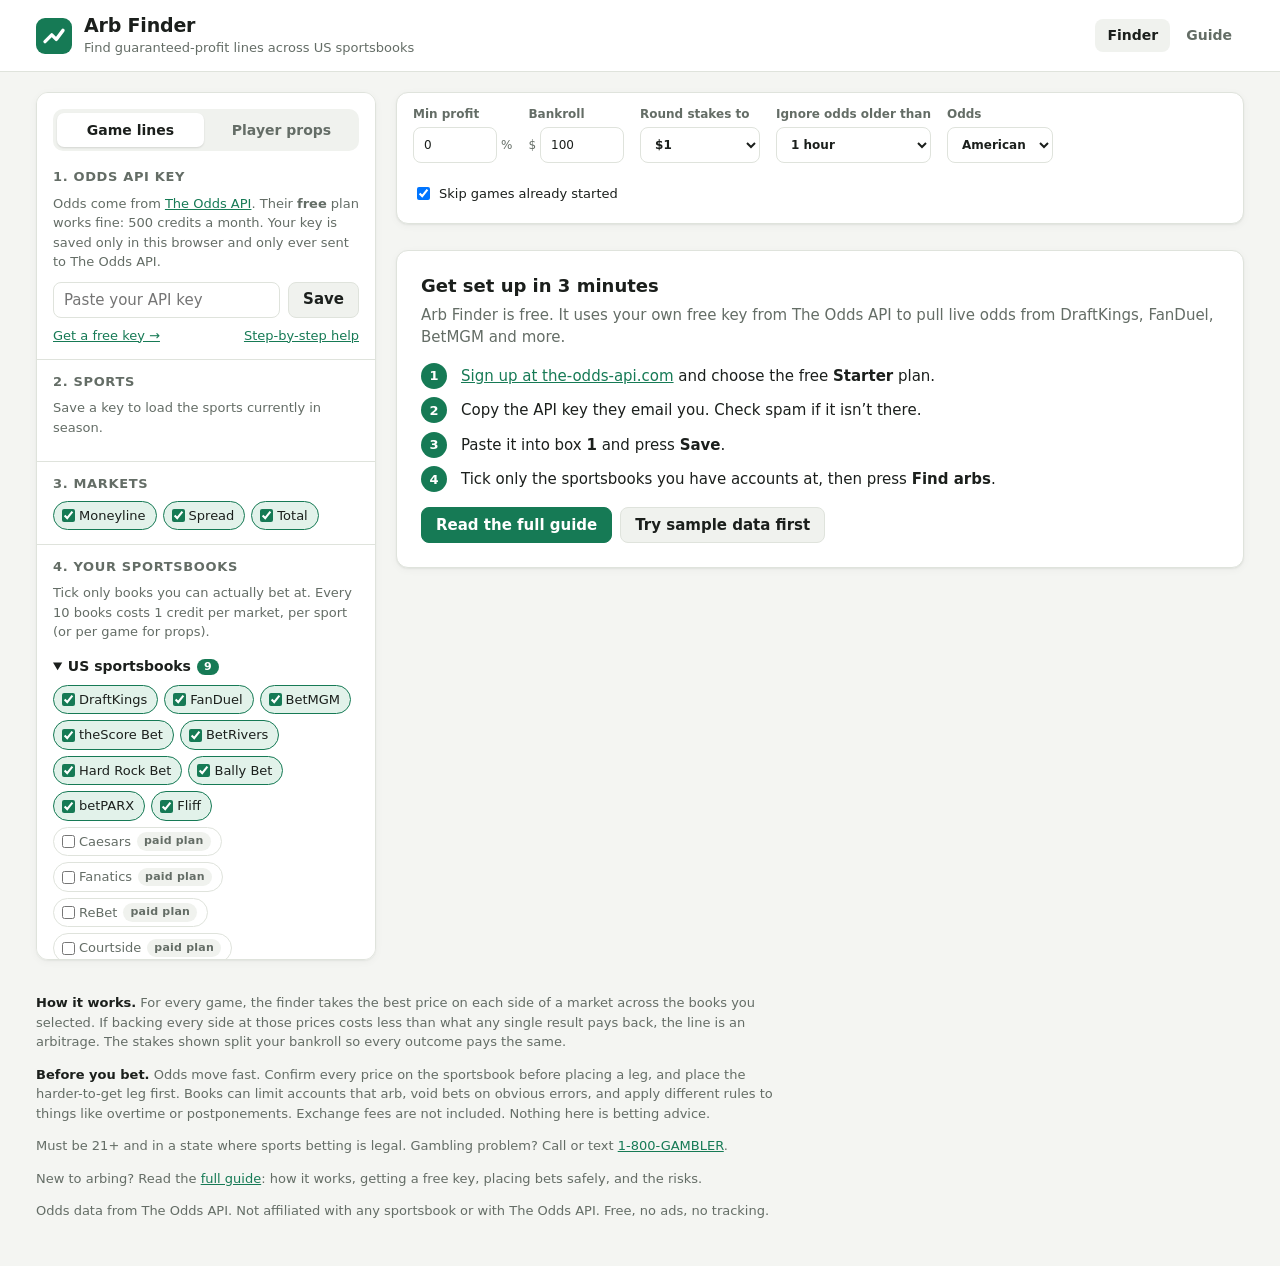
==== index.html @ 8ea574c7 "Arb Finder: free arbitrage finder for US sportsbooks Static site that compares odds across US sports" ====
<!doctype html>
<html lang="en">
<head>
  <meta charset="utf-8">
  <meta name="viewport" content="width=device-width, initial-scale=1">
  <title>Arb Finder</title>
  <meta name="description" content="Free sports betting arbitrage finder for US sportsbooks. Compares DraftKings, FanDuel, BetMGM, theScore Bet, BetRivers, Hard Rock Bet and more. Runs entirely in your browser.">
  <link rel="icon" href="data:image/svg+xml,%3Csvg xmlns='http://www.w3.org/2000/svg' viewBox='0 0 32 32'%3E%3Crect width='32' height='32' rx='7' fill='%23167a55'/%3E%3Cpath d='M8 21l6-6 4 4 6-8' stroke='white' stroke-width='3' fill='none' stroke-linecap='round' stroke-linejoin='round'/%3E%3C/svg%3E">
  <link rel="stylesheet" href="styles.css">
</head>
<body>
  <header class="topbar">
    <div class="wrap topbar-inner">
      <a class="brand brand-link" href="index.html">
        <span class="logo" aria-hidden="true"></span>
        <div>
          <h1>Arb Finder</h1>
          <p class="tagline">Find guaranteed-profit lines across US sportsbooks</p>
        </div>
      </a>
      <div class="topbar-right">
        <div class="quota" id="quota" hidden></div>
        <nav class="nav">
          <a href="index.html" aria-current="page">Finder</a>
          <a href="guide.html">Guide</a>
        </nav>
      </div>
    </div>
  </header>

  <main class="wrap layout">
    <aside class="panel settings" aria-label="Settings">
      <div class="mode-switch" role="tablist" aria-label="What to search">
        <button type="button" role="tab" data-mode="lines">Game lines</button>
        <button type="button" role="tab" data-mode="props">Player props</button>
      </div>

      <section class="block">
        <h2>1. Odds API key</h2>
        <p class="hint">Odds come from <a href="https://the-odds-api.com/" target="_blank" rel="noopener">The Odds API</a>. Their <strong>free</strong> plan works fine: 500 credits a month. Your key is saved only in this browser and only ever sent to The Odds API.</p>
        <form id="key-form" class="key-row" autocomplete="off">
          <input id="api-key" type="password" placeholder="Paste your API key" spellcheck="false" aria-label="API key">
          <button type="submit" class="btn">Save</button>
        </form>
        <p class="key-status" id="key-status" role="status" aria-live="polite" hidden></p>
        <div class="key-links">
          <a href="https://the-odds-api.com/#get-access" target="_blank" rel="noopener">Get a free key →</a>
          <a href="guide.html#api-key">Step-by-step help</a>
          <button type="button" class="link-btn" id="clear-key" hidden>Forget key</button>
        </div>
      </section>

      <div data-show="lines">
        <section class="block">
        <h2>2. Sports</h2>
        <div id="sports" class="sports"><p class="hint">Save a key to load the sports currently in season.</p></div>
      </section>

        <section class="block">
        <h2>3. Markets</h2>
        <div class="chips" id="markets">
          <label class="chip"><input type="checkbox" value="h2h"> Moneyline</label>
          <label class="chip"><input type="checkbox" value="spreads"> Spread</label>
          <label class="chip"><input type="checkbox" value="totals"> Total</label>
        </div>
      </section>

      </div>

      <div data-show="props" hidden>
        <section class="block">
          <h2>2. Sport</h2>
          <div id="prop-sports"></div>
        </section>
        <section class="block">
          <h2>3. Props</h2>
          <p class="hint">Over/under player props. Each prop you tick costs credits for every game scanned.</p>
          <div id="prop-markets"></div>
          <label class="inline-field">Games to scan
            <select id="prop-games">
              <option value="1">next 1 game</option>
              <option value="3">next 3 games</option>
              <option value="5">next 5 games</option>
              <option value="10">next 10 games</option>
              <option value="20">next 20 games</option>
            </select>
          </label>
          <p class="props-cost" id="props-cost"></p>
        </section>
      </div>

      <section class="block">
        <h2>4. Your sportsbooks</h2>
        <p class="hint">Tick only books you can actually bet at. Every 10 books costs 1 credit per market, per sport (or per game for props).</p>
        <div id="books"></div>
      </section>

      <section class="block fetch-block">
        <div class="cost" id="cost"></div>
        <button id="fetch" class="btn btn-primary btn-wide" type="button">Find arbs</button>
        <button id="demo" class="link-btn" type="button">or load sample data</button>
        <p class="status" id="status" role="status" aria-live="polite"></p>
      </section>
    </aside>

    <section class="results" aria-label="Results">
      <div class="panel filters">
        <label>Min profit
          <span class="input-suffix"><input id="f-minprofit" type="number" step="0.1" min="-10" max="50"><span>%</span></span>
        </label>
        <label>Bankroll
          <span class="input-prefix"><span>$</span><input id="f-bankroll" type="number" step="10" min="1"></span>
        </label>
        <label>Round stakes to
          <select id="f-round">
            <option value="0">exact cents</option>
            <option value="1">$1</option>
            <option value="5">$5</option>
            <option value="10">$10</option>
          </select>
        </label>
        <label>Ignore odds older than
          <select id="f-maxage">
            <option value="15">15 min</option>
            <option value="30">30 min</option>
            <option value="60">1 hour</option>
            <option value="180">3 hours</option>
            <option value="0">never</option>
          </select>
        </label>
        <label>Odds
          <select id="f-format">
            <option value="american">American</option>
            <option value="decimal">Decimal</option>
          </select>
        </label>
        <label class="check"><input id="f-live" type="checkbox"> Skip games already started</label>
      </div>

      <div id="summary" class="summary"></div>
      <div id="list" class="list"></div>
      <div id="cover" class="cover"></div>
    </section>
  </main>

  <footer class="wrap footer">
    <p><strong>How it works.</strong> For every game, the finder takes the best price on each side of a market across the books you selected. If backing every side at those prices costs less than what any single result pays back, the line is an arbitrage. The stakes shown split your bankroll so every outcome pays the same.</p>
    <p><strong>Before you bet.</strong> Odds move fast. Confirm every price on the sportsbook before placing a leg, and place the harder-to-get leg first. Books can limit accounts that arb, void bets on obvious errors, and apply different rules to things like overtime or postponements. Exchange fees are not included. Nothing here is betting advice.</p>
    <p>Must be 21+ and in a state where sports betting is legal. Gambling problem? Call or text <a href="tel:18004262537">1-800-GAMBLER</a>.</p>
    <p>New to arbing? Read the <a href="guide.html">full guide</a>: how it works, getting a free key, placing bets safely, and the risks.</p>
    <p class="muted">Odds data from The Odds API. Not affiliated with any sportsbook or with The Odds API. Free, no ads, no tracking.</p>
  </footer>

  <script type="module" src="js/app.js"></script>
</body>
</html>
---- styles.css ----
:root {
  --bg: #f4f5f2;
  --surface: #ffffff;
  --surface-2: #f0f2ee;
  --border: #dfe3dc;
  --text: #1b1f1c;
  --muted: #646d66;
  --accent: #167a55;
  --accent-hover: #11603f;
  --accent-soft: #e2f2ea;
  --on-accent: #ffffff;
  --warn: #9a5b00;
  --warn-soft: #fff4e0;
  --bad: #b3261e;
  --live: #c62828;
  --shadow: 0 1px 2px rgba(20, 30, 20, .06), 0 2px 8px rgba(20, 30, 20, .04);
  --radius: 12px;
  color-scheme: light;
}

@media (prefers-color-scheme: dark) {
  :root:not([data-theme="light"]) {
    --bg: #111413;
    --surface: #191d1b;
    --surface-2: #212623;
    --border: #2d3430;
    --text: #e7ebe8;
    --muted: #9aa49d;
    --accent: #3fbf8a;
    --accent-hover: #5fd3a2;
    --accent-soft: #17342a;
    --on-accent: #08130e;
    --warn: #f0b456;
    --warn-soft: #33281a;
    --bad: #ff8a80;
    --live: #ff6b6b;
    --shadow: none;
    color-scheme: dark;
  }
}
:root[data-theme="dark"] {
  --bg: #111413; --surface: #191d1b; --surface-2: #212623; --border: #2d3430;
  --text: #e7ebe8; --muted: #9aa49d; --accent: #3fbf8a; --accent-hover: #5fd3a2;
  --accent-soft: #17342a; --on-accent: #08130e; --warn: #f0b456; --warn-soft: #33281a;
  --bad: #ff8a80; --live: #ff6b6b; --shadow: none; color-scheme: dark;
}

* { box-sizing: border-box; }
html { -webkit-text-size-adjust: 100%; }
body {
  margin: 0;
  background: var(--bg);
  color: var(--text);
  font: 15px/1.5 system-ui, -apple-system, "Segoe UI", Roboto, sans-serif;
  font-variant-numeric: tabular-nums;
}
a { color: var(--accent); }
a:hover { color: var(--accent-hover); }
h1, h2, h3 { margin: 0; line-height: 1.25; }

.wrap { max-width: 1240px; margin: 0 auto; padding: 0 16px; }

/* top bar */
.topbar { background: var(--surface); border-bottom: 1px solid var(--border); }
.topbar-inner { display: flex; align-items: center; justify-content: space-between; gap: 16px; padding-top: 14px; padding-bottom: 14px; }
.brand { display: flex; align-items: center; gap: 12px; }
.logo {
  width: 36px; height: 36px; border-radius: 9px; flex: none;
  background: var(--accent) url("data:image/svg+xml,%3Csvg xmlns='http://www.w3.org/2000/svg' viewBox='0 0 32 32'%3E%3Cpath d='M8 21l6-6 4 4 6-8' stroke='white' stroke-width='3' fill='none' stroke-linecap='round' stroke-linejoin='round'/%3E%3C/svg%3E") center/100% no-repeat;
}
h1 { font-size: 19px; letter-spacing: -.01em; }
.tagline { margin: 0; color: var(--muted); font-size: 13px; }
.quota { font-size: 13px; color: var(--muted); background: var(--surface-2); padding: 6px 10px; border-radius: 999px; white-space: nowrap; }
.quota-num { color: var(--text); font-weight: 650; }

/* layout */
.layout { display: grid; grid-template-columns: 340px minmax(0, 1fr); gap: 20px; padding-top: 20px; padding-bottom: 20px; align-items: start; }
@media (max-width: 860px) { .layout { grid-template-columns: minmax(0, 1fr); } }

.panel { background: var(--surface); border: 1px solid var(--border); border-radius: var(--radius); box-shadow: var(--shadow); }

/* settings */
.settings { padding: 4px 0; position: sticky; top: 16px; max-height: calc(100vh - 32px); overflow: auto; }
@media (max-width: 860px) { .settings { position: static; max-height: none; } }
.block { padding: 14px 16px; border-bottom: 1px solid var(--border); }
.block:last-child { border-bottom: 0; }
.block h2 { font-size: 13px; text-transform: uppercase; letter-spacing: .05em; color: var(--muted); margin-bottom: 8px; font-weight: 650; }
.hint { color: var(--muted); font-size: 13px; margin: 0 0 10px; }
.small { font-size: 12px; }
.muted { color: var(--muted); }
.warn { color: var(--warn); }
.good { color: var(--accent); }
.bad { color: var(--bad); }
.strong { font-weight: 650; }

.key-row { display: flex; gap: 8px; }
.key-row input { flex: 1; min-width: 0; }
.key-links { display: flex; justify-content: space-between; margin-top: 8px; font-size: 13px; }

input[type="text"], input[type="password"], input[type="number"], select {
  font: inherit; color: var(--text); background: var(--surface);
  border: 1px solid var(--border); border-radius: 8px; padding: 7px 10px; height: 36px;
}
input:focus-visible, select:focus-visible, button:focus-visible, summary:focus-visible { outline: 2px solid var(--accent); outline-offset: 1px; }

.btn {
  font: inherit; font-weight: 600; cursor: pointer; height: 36px; padding: 0 14px;
  border-radius: 8px; border: 1px solid var(--border); background: var(--surface-2); color: var(--text);
}
.btn:hover { border-color: var(--muted); }
.btn-primary { background: var(--accent); border-color: var(--accent); color: var(--on-accent); }
.btn-primary:hover { background: var(--accent-hover); border-color: var(--accent-hover); }
.btn:disabled { opacity: .5; cursor: not-allowed; }
.btn-wide { width: 100%; height: 42px; font-size: 15px; }
.link-btn { font: inherit; font-size: 13px; background: none; border: 0; padding: 0; color: var(--accent); cursor: pointer; text-decoration: underline; text-underline-offset: 2px; }

.chips { display: flex; flex-wrap: wrap; gap: 6px; }
.chip {
  display: inline-flex; align-items: center; gap: 4px; font-size: 13px; cursor: pointer; user-select: none;
  padding: 4px 10px 4px 8px; border: 1px solid var(--border); border-radius: 999px; background: var(--surface);
}
.chip:has(input:checked) { background: var(--accent-soft); border-color: var(--accent); }
.chip input { margin: 0; accent-color: var(--accent); }
.chip.paid:not(:has(input:checked)) { color: var(--muted); }

details { margin-bottom: 6px; }
details:last-child { margin-bottom: 0; }
summary { cursor: pointer; font-size: 14px; font-weight: 600; padding: 4px 0; list-style-position: inside; }
summary + .chips, summary + .hint { margin-top: 4px; }
details .chips { margin-bottom: 6px; }
.count { display: inline-block; margin-left: 6px; font-size: 11px; font-weight: 700; padding: 0 7px; border-radius: 999px; background: var(--accent); color: var(--on-accent); vertical-align: 1px; }
.group-actions { display: flex; gap: 10px; margin-bottom: 4px; }

.tag { display: inline-block; font-size: 11px; font-weight: 650; padding: 1px 7px; border-radius: 999px; background: var(--surface-2); color: var(--muted); letter-spacing: .02em; }
.chip .tag { margin-left: 2px; }
.tag.live { background: var(--live); color: #fff; }
.tag.demo { background: var(--warn-soft); color: var(--warn); margin-left: 8px; }
.tag.market { background: var(--accent-soft); color: var(--accent); }

.fetch-block { display: flex; flex-direction: column; gap: 8px; align-items: center; }
.cost { font-size: 13px; color: var(--muted); text-align: center; }
.status { margin: 0; font-size: 13px; text-align: center; color: var(--muted); }
.status.error { color: var(--bad); }
.status.warn { color: var(--warn); }

/* filters */
.filters { display: flex; flex-wrap: wrap; gap: 12px 16px; padding: 12px 16px; align-items: end; }
.filters label { display: flex; flex-direction: column; gap: 4px; font-size: 12px; color: var(--muted); font-weight: 600; }
.filters label.check { flex-direction: row; align-items: center; gap: 6px; height: 36px; font-size: 13px; color: var(--text); font-weight: 500; }
.filters input[type="number"] { width: 84px; }
.input-suffix, .input-prefix { display: inline-flex; align-items: center; gap: 4px; color: var(--muted); font-weight: 500; }

.summary { display: flex; flex-wrap: wrap; justify-content: space-between; gap: 4px 16px; padding: 16px 4px 10px; font-size: 14px; }

/* results */
.list { display: flex; flex-direction: column; gap: 12px; }
.empty { padding: 32px 24px; text-align: center; }
.empty h3 { font-size: 17px; margin-bottom: 6px; }
.empty p { color: var(--muted); margin: 0 auto 14px; max-width: 46ch; }

.arb { padding: 14px 16px; }
.arb-head { display: flex; gap: 14px; align-items: center; margin-bottom: 10px; }
.profit {
  flex: none; min-width: 78px; text-align: center; font-weight: 750; font-size: 18px;
  padding: 8px 10px; border-radius: 10px; background: var(--accent-soft); color: var(--accent);
}
.profit.neg { background: var(--surface-2); color: var(--muted); }
.arb-title { min-width: 0; }
.matchup { font-weight: 650; font-size: 16px; overflow-wrap: anywhere; }
.meta { display: flex; flex-wrap: wrap; gap: 6px; align-items: center; font-size: 13px; margin-top: 2px; }

.legs { width: 100%; border-collapse: collapse; font-size: 14px; }
.legs th { text-align: left; font-size: 11px; text-transform: uppercase; letter-spacing: .05em; color: var(--muted); font-weight: 650; padding: 6px 8px; border-bottom: 1px solid var(--border); }
.legs td { padding: 8px; border-bottom: 1px solid var(--border); vertical-align: top; }
.legs tr:last-child td { border-bottom: 0; }
.legs .num { text-align: right; white-space: nowrap; }
.leg-name { font-weight: 600; }

.arb-foot { display: flex; flex-wrap: wrap; justify-content: space-between; gap: 6px 16px; padding-top: 10px; margin-top: 2px; border-top: 1px solid var(--border); font-size: 14px; }
.note { margin: 10px 0 0; font-size: 13px; }
.note.warn { background: var(--warn-soft); padding: 8px 10px; border-radius: 8px; }
.arb.near { opacity: .85; }

@media (max-width: 560px) {
  .tagline { display: none; }
  .legs thead { display: none; }
  .legs, .legs tbody, .legs tr, .legs td { display: block; width: 100%; }
  .legs tr { padding: 8px 0; border-bottom: 1px solid var(--border); display: grid; grid-template-columns: repeat(3, 1fr); gap: 2px 8px; }
  .legs tr:last-child { border-bottom: 0; }
  .legs td { border: 0; padding: 2px 0; text-align: left !important; }
  .legs td:nth-child(1), .legs td:nth-child(2) { grid-column: 1 / -1; }
  .legs td:nth-child(n+3)::before { content: attr(data-label); display: block; font-size: 11px; color: var(--muted); text-transform: uppercase; letter-spacing: .05em; }
}

.footer { padding-bottom: 32px; font-size: 13px; color: var(--muted); max-width: 1240px; }
.footer p { max-width: 90ch; }
.footer strong { color: var(--text); }

/* ---------- nav + header additions ---------- */
.brand-link { color: inherit; text-decoration: none; }
.brand-link:hover { color: inherit; }
.brand-name { display: block; font-size: 19px; font-weight: 700; letter-spacing: -.01em; line-height: 1.25; }
.topbar-right { display: flex; align-items: center; gap: 12px; }
.nav { display: flex; gap: 4px; }
.nav a { padding: 6px 12px; border-radius: 8px; text-decoration: none; color: var(--muted); font-weight: 600; font-size: 14px; }
.nav a:hover { color: var(--text); background: var(--surface-2); }
.nav a[aria-current="page"] { color: var(--text); background: var(--surface-2); }
@media (max-width: 560px) { .topbar-right .quota { display: none; } }

.key-links { gap: 12px; flex-wrap: wrap; }
.key-links .link-btn { margin-left: auto; }
.key-status { margin: 8px 0 0; font-size: 13px; padding: 7px 10px; border-radius: 8px; background: var(--surface-2); color: var(--muted); }
.key-status.ok { background: var(--accent-soft); color: var(--accent); font-weight: 600; }
.key-status.error { background: var(--warn-soft); color: var(--bad); }

/* onboarding card */
.onboarding { padding: 24px; }
.onboarding h3 { font-size: 18px; margin-bottom: 6px; }
.onboarding > p { margin: 0 0 14px; }
.onboarding-actions { display: flex; flex-wrap: wrap; gap: 8px; margin-top: 16px; }
a.btn { display: inline-flex; align-items: center; text-decoration: none; }
a.btn-primary, a.btn-primary:hover { color: var(--on-accent); }

/* numbered steps */
.steps { counter-reset: step; list-style: none; padding: 0; margin: 0; }
.steps > li { counter-increment: step; position: relative; padding-left: 40px; margin-bottom: 18px; }
.steps > li::before {
  content: counter(step); position: absolute; left: 0; top: 0;
  width: 26px; height: 26px; border-radius: 50%; display: grid; place-items: center;
  background: var(--accent); color: var(--on-accent); font-weight: 700; font-size: 13px;
}
.steps > li h3 { font-size: 16px; margin: 2px 0 4px; }
.steps > li p { margin: 0 0 6px; }
.steps.compact > li { margin-bottom: 10px; padding-top: 2px; }

/* ---------- guide page ---------- */
.guide-layout { display: grid; grid-template-columns: 230px minmax(0, 1fr); gap: 28px; padding-top: 24px; padding-bottom: 24px; align-items: start; }
@media (max-width: 860px) { .guide-layout { grid-template-columns: minmax(0, 1fr); } .toc { position: static !important; } }
.toc { position: sticky; top: 16px; padding: 14px 16px; font-size: 14px; }
.toc-title { margin: 0 0 6px; font-size: 12px; font-weight: 650; text-transform: uppercase; letter-spacing: .05em; color: var(--muted); }
.toc ol { margin: 0; padding-left: 20px; }
.toc li { margin: 3px 0; }
.toc a { color: var(--text); text-decoration: none; }
.toc a:hover { color: var(--accent); text-decoration: underline; }

.doc { max-width: 760px; font-size: 16px; line-height: 1.65; }
.doc h1 { font-size: 32px; letter-spacing: -.02em; margin-bottom: 8px; }
.doc .lede { font-size: 18px; color: var(--muted); margin: 0 0 24px; }
.doc section { margin: 0 0 40px; scroll-margin-top: 16px; }
.doc h2 { font-size: 23px; letter-spacing: -.01em; margin: 0 0 12px; padding-top: 8px; border-top: 1px solid var(--border); }
.doc .callout h2, .doc #quick-start h2 { border-top: 0; padding-top: 0; }
.doc h3 { font-size: 17px; margin: 22px 0 6px; }
.doc p { margin: 0 0 12px; }
.doc ul { padding-left: 22px; margin: 0 0 12px; }
.doc li { margin-bottom: 4px; }
.doc .small { font-size: 14px; }

.callout { background: var(--accent-soft); border: 1px solid color-mix(in srgb, var(--accent) 35%, transparent); border-radius: var(--radius); padding: 18px 20px; margin: 16px 0; }
.callout p:last-child, .callout ol:last-child { margin-bottom: 0; }

.table-scroll { overflow-x: auto; margin: 0 0 14px; }
.example { width: 100%; border-collapse: collapse; font-size: 15px; background: var(--surface); border: 1px solid var(--border); border-radius: 10px; overflow: hidden; }
.example th { text-align: left; font-size: 12px; text-transform: uppercase; letter-spacing: .04em; color: var(--muted); padding: 8px 12px; background: var(--surface-2); }
.example td { padding: 9px 12px; border-top: 1px solid var(--border); vertical-align: top; }
.example .num { text-align: right; white-space: nowrap; }
.example tfoot td { font-weight: 600; }

.formula { background: var(--surface); border: 1px solid var(--border); border-radius: 10px; padding: 12px 16px; text-align: center; font-size: 17px; }
.key-sample code { display: inline-block; font: 14px/1.4 ui-monospace, SFMono-Regular, Menlo, monospace; background: var(--surface-2); border: 1px dashed var(--border); padding: 6px 10px; border-radius: 8px; word-break: break-all; }

.anatomy { margin: 0 0 18px; padding: 14px 16px; font-size: 14px; line-height: 1.5; }
.defs { display: grid; grid-template-columns: minmax(120px, max-content) 1fr; gap: 8px 18px; margin: 0 0 12px; }
.defs dt { font-weight: 650; }
.defs dd { margin: 0; color: var(--text); }
@media (max-width: 560px) { .defs { grid-template-columns: 1fr; gap: 2px; } .defs dd { margin-bottom: 10px; } }

.faq { background: var(--surface); border: 1px solid var(--border); border-radius: 10px; padding: 10px 14px; margin-bottom: 8px; }
.faq summary { font-size: 16px; }
.faq p { margin: 8px 0 2px; }
.cta { text-align: center; margin-top: 8px; }
.cta .btn { height: 44px; padding: 0 22px; font-size: 16px; }

/* ---------- mode switch, props, cover bets ---------- */
[hidden] { display: none !important; }
.mode-switch { display: grid; grid-template-columns: 1fr 1fr; gap: 4px; margin: 12px 16px 4px; padding: 4px; background: var(--surface-2); border-radius: 10px; }
.mode-switch button { font: inherit; font-size: 14px; font-weight: 600; height: 34px; border: 0; border-radius: 7px; background: transparent; color: var(--muted); cursor: pointer; }
.mode-switch button.active { background: var(--surface); color: var(--text); box-shadow: 0 1px 2px rgba(0,0,0,.12); }
.inline-field { display: flex; align-items: center; justify-content: space-between; gap: 8px; margin-top: 12px; font-size: 13px; font-weight: 600; color: var(--muted); }
.props-cost:empty { display: none; }
.props-cost { margin: 12px 0 0; font-size: 13px; line-height: 1.5; background: var(--warn-soft); color: var(--text); padding: 10px 12px; border-radius: 8px; }
.props-cost strong { color: var(--warn); }
.note.tip { margin: 0; }

.cover { margin-top: 16px; }
.cover-bets { padding: 4px 16px; }
.cover-bets > summary { padding: 10px 0; font-size: 15px; }
.cover-bets[open] { padding-bottom: 12px; }
.cover-table td:first-child { white-space: nowrap; }
@media (max-width: 560px) {
  .cover-table tr { grid-template-columns: 1fr 1fr; }
  .cover-table td:nth-child(1):empty { display: none; }
}
.callout-bad { background: var(--warn-soft); border-color: color-mix(in srgb, var(--bad) 30%, transparent); }
.callout ul { margin-bottom: 0; }
.settings [data-show] > .block:last-child { border-bottom: 1px solid var(--border); }
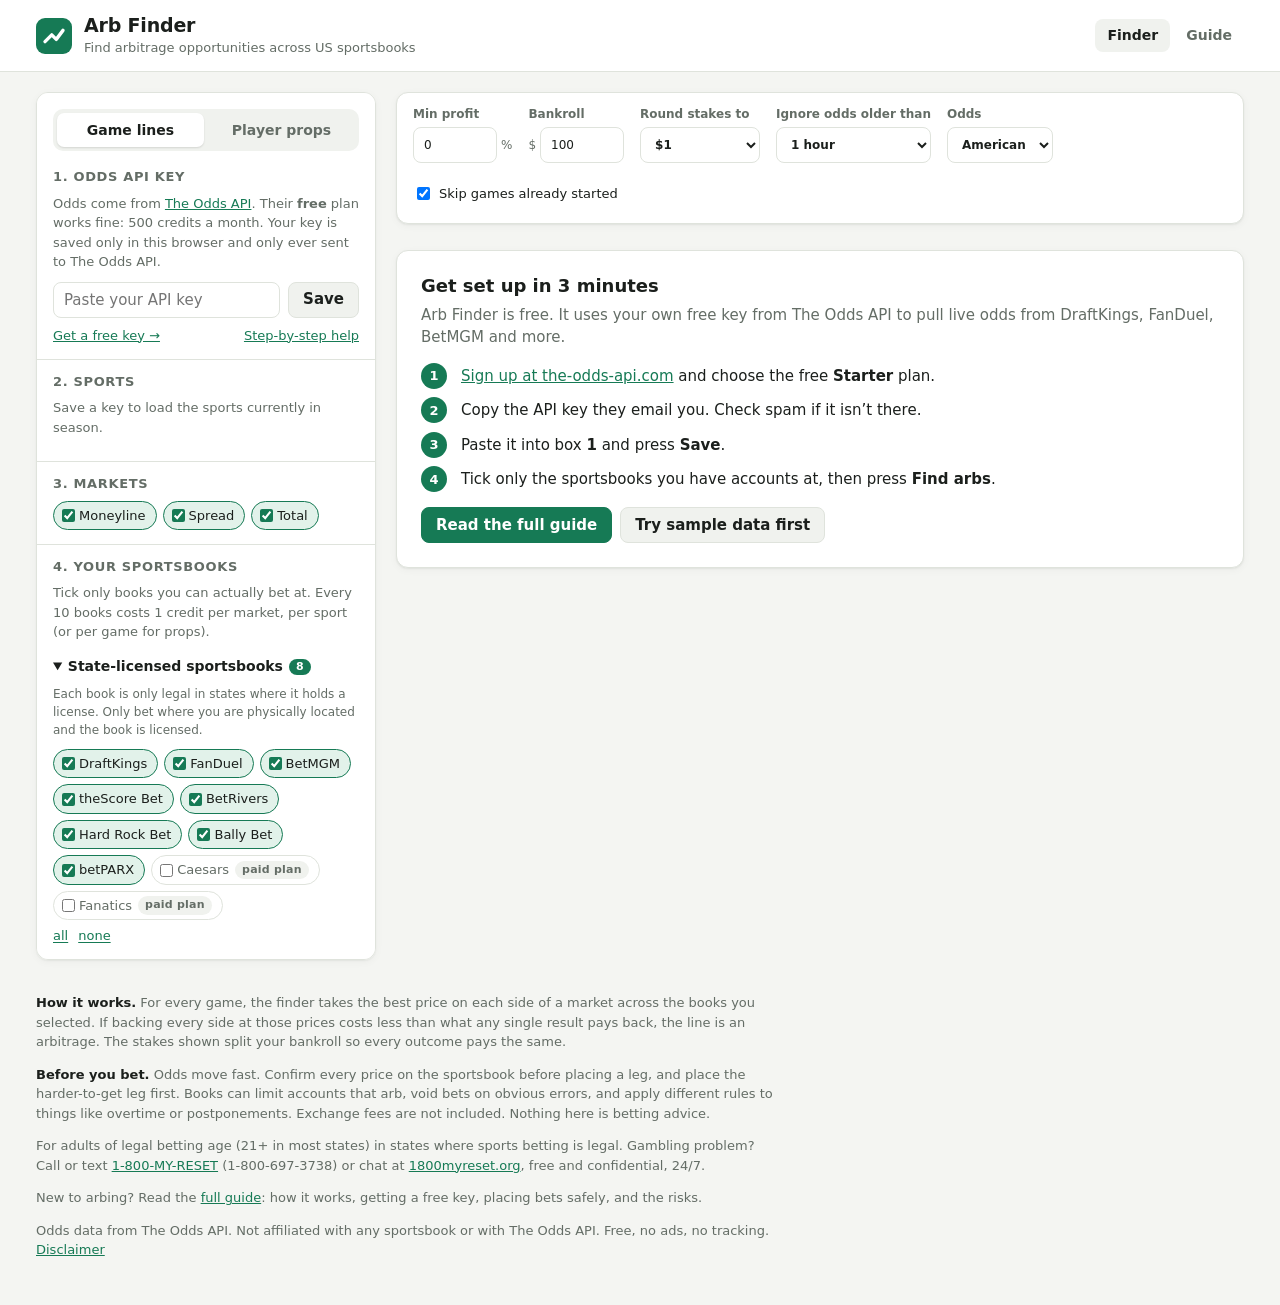
==== commit 11e4e0a8: "Legal and correctness review fixes - Remove offshore books (not licensed in any US state) and non-US" ====
--- a/index.html
+++ b/index.html
@@ -3,6 +3,8 @@
 <head>
   <meta charset="utf-8">
   <meta name="viewport" content="width=device-width, initial-scale=1">
+  <meta http-equiv="Content-Security-Policy" content="default-src 'self'; script-src 'self'; style-src 'self'; img-src 'self' data:; connect-src https://api.the-odds-api.com; font-src 'self'; object-src 'none'; base-uri 'self'; form-action 'none'">
+  <meta name="referrer" content="strict-origin-when-cross-origin">
   <title>Arb Finder</title>
   <meta name="description" content="Free sports betting arbitrage finder for US sportsbooks. Compares DraftKings, FanDuel, BetMGM, theScore Bet, BetRivers, Hard Rock Bet and more. Runs entirely in your browser.">
   <link rel="icon" href="data:image/svg+xml,%3Csvg xmlns='http://www.w3.org/2000/svg' viewBox='0 0 32 32'%3E%3Crect width='32' height='32' rx='7' fill='%23167a55'/%3E%3Cpath d='M8 21l6-6 4 4 6-8' stroke='white' stroke-width='3' fill='none' stroke-linecap='round' stroke-linejoin='round'/%3E%3C/svg%3E">
@@ -15,7 +17,7 @@
         <span class="logo" aria-hidden="true"></span>
         <div>
           <h1>Arb Finder</h1>
-          <p class="tagline">Find guaranteed-profit lines across US sportsbooks</p>
+          <p class="tagline">Find arbitrage opportunities across US sportsbooks</p>
         </div>
       </a>
       <div class="topbar-right">
@@ -146,9 +148,9 @@
   <footer class="wrap footer">
     <p><strong>How it works.</strong> For every game, the finder takes the best price on each side of a market across the books you selected. If backing every side at those prices costs less than what any single result pays back, the line is an arbitrage. The stakes shown split your bankroll so every outcome pays the same.</p>
     <p><strong>Before you bet.</strong> Odds move fast. Confirm every price on the sportsbook before placing a leg, and place the harder-to-get leg first. Books can limit accounts that arb, void bets on obvious errors, and apply different rules to things like overtime or postponements. Exchange fees are not included. Nothing here is betting advice.</p>
-    <p>Must be 21+ and in a state where sports betting is legal. Gambling problem? Call or text <a href="tel:18004262537">1-800-GAMBLER</a>.</p>
+    <p>For adults of legal betting age (21+ in most states) in states where sports betting is legal. Gambling problem? Call or text <a href="tel:18006973738">1-800-MY-RESET</a> (1-800-697-3738) or chat at <a href="https://1800myreset.org" target="_blank" rel="noopener">1800myreset.org</a>, free and confidential, 24/7.</p>
     <p>New to arbing? Read the <a href="guide.html">full guide</a>: how it works, getting a free key, placing bets safely, and the risks.</p>
-    <p class="muted">Odds data from The Odds API. Not affiliated with any sportsbook or with The Odds API. Free, no ads, no tracking.</p>
+    <p class="muted">Odds data from The Odds API. Not affiliated with any sportsbook or with The Odds API. Free, no ads, no tracking. <a href="guide.html#disclaimer">Disclaimer</a></p>
   </footer>
 
   <script type="module" src="js/app.js"></script>
